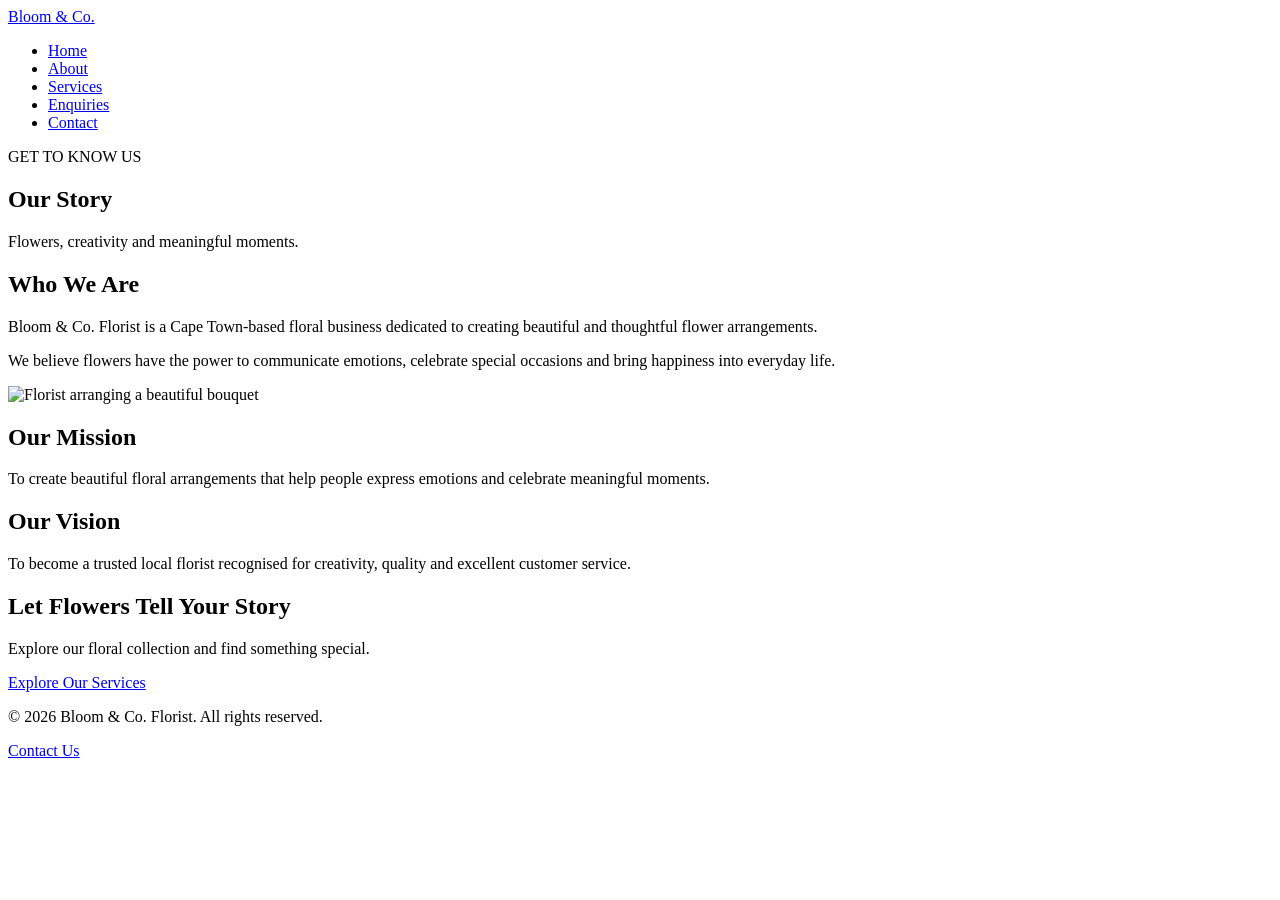
==== about.html @ 6400b096 "Created five HTML pages for Bloom and Co website" ====
<!DOCTYPE html>
<html lang="en">
<head>
    <meta charset="UTF-8">
    <meta name="viewport" content="width=device-width, initial-scale=1.0">
    <meta name="description" content="Learn about Bloom & Co. Florist, our story, mission and passion for beautiful floral arrangements in Cape Town.">

    <title>About Us | Bloom & Co. Florist</title>

    <link rel="stylesheet" href="css/style.css">
    <script src="js/script.js" defer></script>
</head>

<body>

    <header>
        <nav aria-label="Main navigation">
            <a href="index.html" class="logo">Bloom & Co.</a>

            <ul>
                <li><a href="index.html">Home</a></li>
                <li><a href="about.html" aria-current="page">About</a></li>
                <li><a href="services.html">Services</a></li>
                <li><a href="enquiry.html">Enquiries</a></li>
                <li><a href="contact.html">Contact</a></li>
            </ul>
        </nav>
    </header>

    <main>
        <section class="page-heading">
            <p class="eyebrow">GET TO KNOW US</p>
            <h1>Our Story</h1>
            <p>Flowers, creativity and meaningful moments.</p>
        </section>

        <section class="about-content">
            <div>
                <h2>Who We Are</h2>
                <p>
                    Bloom & Co. Florist is a Cape Town-based floral
                    business dedicated to creating beautiful and
                    thoughtful flower arrangements.
                </p>
                <p>
                    We believe flowers have the power to communicate
                    emotions, celebrate special occasions and bring
                    happiness into everyday life.
                </p>
            </div>

            <img src="images/florist.jpg"
                 alt="Florist arranging a beautiful bouquet"
                 loading="lazy">
        </section>

        <section class="mission-vision">
            <article>
                <h2>Our Mission</h2>
                <p>
                    To create beautiful floral arrangements that
                    help people express emotions and celebrate
                    meaningful moments.
                </p>
            </article>

            <article>
                <h2>Our Vision</h2>
                <p>
                    To become a trusted local florist recognised
                    for creativity, quality and excellent customer
                    service.
                </p>
            </article>
        </section>

        <section class="call-to-action">
            <h2>Let Flowers Tell Your Story</h2>
            <p>Explore our floral collection and find something special.</p>
            <a href="services.html" class="button">Explore Our Services</a>
        </section>
    </main>

    <footer>
        <p>&copy; 2026 Bloom & Co. Florist. All rights reserved.</p>
        <a href="contact.html">Contact Us</a>
    </footer>

</body>
</html>
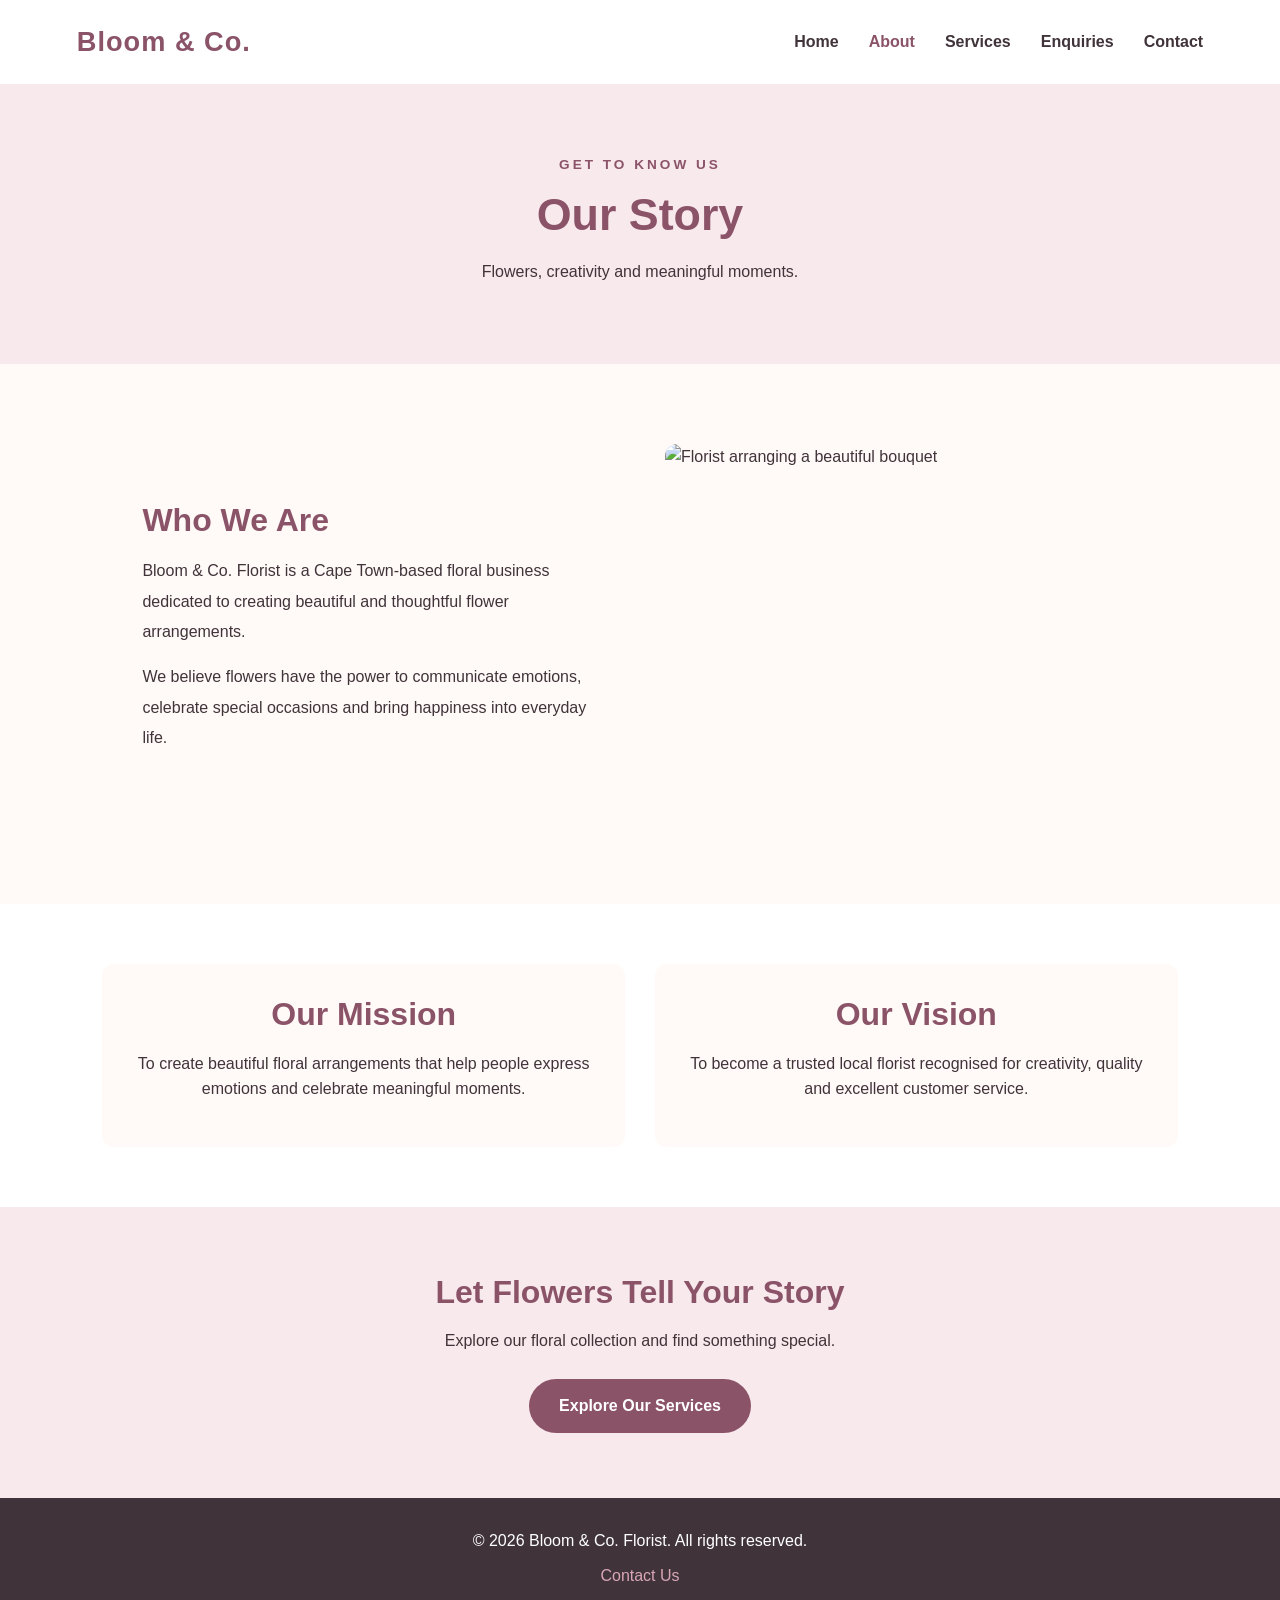
==== commit 2ec3ab39: "Implemented responsive CSS styling across all website pages" ====
--- a/about.html
+++ b/about.html
@@ -8,7 +8,7 @@
 
     <title>About Us | Bloom & Co. Florist</title>
 
-    <link rel="stylesheet" href="css/style.css">
+   <link rel="stylesheet" href="styles.css">
     <script src="js/script.js" defer></script>
 </head>
 
--- a/styles.css
+++ b/styles.css
@@ -0,0 +1,619 @@
+
+/* =================================
+   BLOOM & CO. - CSS RESET
+================================= */
+
+* {
+    margin: 0;
+    padding: 0;
+    box-sizing: border-box;
+}
+
+html {
+    scroll-behavior: smooth;
+}
+
+body {
+    min-height: 100vh;
+    line-height: 1.6;
+    font-family: Arial, sans-serif;
+}
+
+img {
+    max-width: 100%;
+    display: block;
+}
+
+a {
+    text-decoration: none;
+}
+
+ul {
+    list-style: none;
+}
+
+button,
+input,
+select,
+textarea {
+    font: inherit;
+}
+
+/* =================================
+   BLOOM & CO. - BASE STYLES
+================================= */
+
+:root {
+    --primary-color: #8b5368;
+    --secondary-color: #d9a6b5;
+    --accent-color: #a8b59a;
+    --background-color: #fffaf7;
+    --text-color: #40343a;
+    --white: #ffffff;
+}
+
+body {
+    background-color: var(--background-color);
+    color: var(--text-color);
+    font-family: Arial, sans-serif;
+    font-size: 16px;
+}
+
+h1,
+h2,
+h3,
+h4 {
+    color: var(--primary-color);
+    line-height: 1.3;
+    margin-bottom: 15px;
+}
+
+h1 {
+    font-size: 2.5rem;
+}
+
+h2 {
+    font-size: 2rem;
+}
+
+h3 {
+    font-size: 1.4rem;
+}
+
+p {
+    margin-bottom: 15px;
+}
+
+a {
+    color: var(--primary-color);
+    transition: color 0.3s ease;
+}
+
+a:hover {
+    color: var(--secondary-color);
+}
+
+
+/* =================================
+   BLOOM & CO. - NAVIGATION
+================================= */
+
+header {
+    background-color: var(--white);
+    padding: 20px 6%;
+    box-shadow: 0 2px 10px rgba(0, 0, 0, 0.06);
+}
+
+nav {
+    display: flex;
+    justify-content: space-between;
+    align-items: center;
+    max-width: 1200px;
+    margin: 0 auto;
+}
+
+.logo {
+    color: var(--primary-color);
+    font-size: 1.7rem;
+    font-weight: bold;
+    letter-spacing: 1px;
+}
+
+nav ul {
+    display: flex;
+    align-items: center;
+    gap: 30px;
+}
+
+nav ul a {
+    color: var(--text-color);
+    font-weight: 600;
+    transition: color 0.3s ease;
+}
+
+nav ul a:hover,
+nav ul a[aria-current="page"] {
+    color: var(--primary-color);
+}
+
+/* =================================
+   BLOOM & CO. - HERO SECTION
+================================= */
+
+.hero {
+    min-height: 550px;
+    display: flex;
+    align-items: center;
+    justify-content: center;
+    padding: 80px 8%;
+    text-align: center;
+    background: linear-gradient(
+        135deg,
+        #f8e9ed,
+        #fffaf7,
+        #e9eee4
+    );
+}
+
+.hero-content {
+    max-width: 750px;
+}
+
+.eyebrow {
+    color: var(--primary-color);
+    font-size: 0.85rem;
+    font-weight: bold;
+    letter-spacing: 3px;
+    margin-bottom: 20px;
+}
+
+.hero h1 {
+    font-size: clamp(2.2rem, 5vw, 3.8rem);
+    margin-bottom: 20px;
+}
+
+.hero p {
+    font-size: 1.1rem;
+    line-height: 1.8;
+    margin-bottom: 30px;
+}
+
+.button {
+    display: inline-block;
+    background-color: var(--primary-color);
+    color: var(--white);
+    padding: 14px 30px;
+    border-radius: 30px;
+    font-weight: bold;
+    transition: background-color 0.3s ease,
+                transform 0.3s ease;
+}
+
+.button:hover {
+    background-color: #693c4e;
+    color: var(--white);
+    transform: translateY(-3px);
+}
+
+
+/* =================================
+   BLOOM & CO. - WELCOME SECTION
+================================= */
+
+.welcome {
+    padding: 80px 8%;
+    text-align: center;
+    max-width: 1100px;
+    margin: 0 auto;
+}
+
+.welcome h2 {
+    font-size: 2.2rem;
+    margin-bottom: 20px;
+}
+
+.welcome p {
+    max-width: 750px;
+    margin: 0 auto 20px;
+    line-height: 1.8;
+    font-size: 1.05rem;
+}
+
+/* =================================
+   BLOOM & CO. - FEATURED FLOWERS
+================================= */
+
+.featured {
+    padding: 70px 8%;
+    background-color: var(--white);
+    text-align: center;
+}
+
+.featured h2 {
+    margin-bottom: 35px;
+}
+
+.featured-grid {
+    display: grid;
+    grid-template-columns: repeat(3, 1fr);
+    gap: 25px;
+    max-width: 1200px;
+    margin: 0 auto;
+}
+
+.flower-card {
+    background-color: var(--background-color);
+    padding: 25px;
+    border-radius: 12px;
+    box-shadow: 0 4px 15px rgba(0, 0, 0, 0.06);
+    transition: transform 0.3s ease,
+                box-shadow 0.3s ease;
+}
+
+.flower-card:hover {
+    transform: translateY(-6px);
+    box-shadow: 0 8px 22px rgba(0, 0, 0, 0.12);
+}
+
+.flower-card img {
+    width: 100%;
+    height: 230px;
+    object-fit: cover;
+    border-radius: 8px;
+    margin-bottom: 20px;
+}
+
+.flower-card h3 {
+    margin-bottom: 10px;
+}
+
+/* =================================
+   BLOOM & CO. - CALL TO ACTION
+================================= */
+
+.call-to-action {
+    padding: 65px 8%;
+    text-align: center;
+    background-color: #f8e9ed;
+}
+
+.call-to-action h2 {
+    margin-bottom: 15px;
+}
+
+.call-to-action p {
+    margin-bottom: 25px;
+}
+
+/* =================================
+   BLOOM & CO. - FOOTER
+================================= */
+
+footer {
+    background-color: var(--text-color);
+    color: var(--white);
+    text-align: center;
+    padding: 30px 8%;
+}
+
+footer p {
+    margin-bottom: 10px;
+}
+
+footer a {
+    color: var(--secondary-color);
+}
+
+footer a:hover {
+    color: var(--white);
+}
+
+/* =================================
+   BLOOM & CO. - PAGE HEADINGS
+================================= */
+
+.page-heading {
+    padding: 70px 8%;
+    text-align: center;
+    background-color: #f8e9ed;
+}
+
+.page-heading h1 {
+    font-size: 2.8rem;
+}
+
+.page-heading p {
+    margin-bottom: 10px;
+}
+
+/* =================================
+   BLOOM & CO. - ABOUT PAGE
+================================= */
+
+.about-content {
+    display: grid;
+    grid-template-columns: 1fr 1fr;
+    align-items: center;
+    gap: 50px;
+    padding: 80px 8%;
+    max-width: 1200px;
+    margin: 0 auto;
+}
+
+.about-content img {
+    width: 100%;
+    height: 380px;
+    object-fit: cover;
+    border-radius: 12px;
+}
+
+.about-content p {
+    line-height: 1.9;
+}
+
+.mission-vision {
+    display: grid;
+    grid-template-columns: repeat(2, 1fr);
+    gap: 30px;
+    padding: 60px 8%;
+    background-color: var(--white);
+}
+
+.mission-vision article {
+    padding: 30px;
+    background-color: var(--background-color);
+    border-radius: 12px;
+    text-align: center;
+}
+
+/* =================================
+   BLOOM & CO. - SERVICES PAGE
+================================= */
+
+.services-grid {
+    display: grid;
+    grid-template-columns: repeat(2, 1fr);
+    gap: 30px;
+    max-width: 1100px;
+    margin: 0 auto;
+    padding: 70px 8%;
+}
+
+.services-grid .flower-card {
+    text-align: center;
+}
+
+.services-grid .flower-card img {
+    height: 280px;
+}
+
+.services-grid .flower-card a {
+    display: inline-block;
+    margin-top: 10px;
+    font-weight: bold;
+    color: var(--primary-color);
+}
+
+.services-grid .flower-card a:hover {
+    color: var(--secondary-color);
+}
+
+/* =================================
+   BLOOM & CO. - ENQUIRY FORM
+================================= */
+
+.enquiry-section {
+    max-width: 750px;
+    margin: 60px auto;
+    padding: 40px;
+    background-color: var(--white);
+    border-radius: 15px;
+    box-shadow: 0 5px 20px rgba(0, 0, 0, 0.07);
+}
+
+.form-group {
+    display: flex;
+    flex-direction: column;
+    margin-bottom: 22px;
+}
+
+.form-group label {
+    font-weight: bold;
+    margin-bottom: 8px;
+    color: var(--primary-color);
+}
+
+.form-group input,
+.form-group select,
+.form-group textarea {
+    width: 100%;
+    padding: 13px;
+    border: 1px solid #d8c9ce;
+    border-radius: 7px;
+    background-color: var(--background-color);
+}
+
+.form-group textarea {
+    resize: vertical;
+    min-height: 130px;
+}
+
+.form-group input:focus,
+.form-group select:focus,
+.form-group textarea:focus {
+    outline: 2px solid var(--secondary-color);
+    border-color: var(--primary-color);
+}
+
+.enquiry-section button {
+    border: none;
+    cursor: pointer;
+}
+
+#formMessage {
+    margin-top: 15px;
+    font-weight: bold;
+}
+
+/* =================================
+   BLOOM & CO. - CONTACT PAGE
+================================= */
+
+.contact-content {
+    display: grid;
+    grid-template-columns: repeat(2, 1fr);
+    gap: 30px;
+    max-width: 1100px;
+    margin: 60px auto;
+    padding: 0 8%;
+}
+
+.contact-card {
+    padding: 35px;
+    background-color: var(--white);
+    border-radius: 12px;
+    box-shadow: 0 4px 15px rgba(0, 0, 0, 0.06);
+}
+
+.contact-card h2 {
+    margin-bottom: 25px;
+}
+
+.location {
+    padding: 15px 0;
+    border-bottom: 1px solid #eadde1;
+}
+
+.location:last-child {
+    border-bottom: none;
+}
+
+/* =================================
+   BLOOM & CO. - RESPONSIVE DESIGN
+================================= */
+
+/* TABLETS */
+@media screen and (max-width: 900px) {
+
+    nav {
+        flex-direction: column;
+        gap: 20px;
+    }
+
+    nav ul {
+        gap: 18px;
+        flex-wrap: wrap;
+        justify-content: center;
+    }
+
+    .featured-grid {
+        grid-template-columns: repeat(2, 1fr);
+    }
+
+    .about-content {
+        gap: 25px;
+    }
+
+}
+
+/* MOBILE PHONES */
+@media screen and (max-width: 600px) {
+
+    h1 {
+        font-size: 2rem;
+    }
+
+    h2 {
+        font-size: 1.6rem;
+    }
+
+    header {
+        padding: 20px 5%;
+    }
+
+    nav ul {
+        gap: 12px;
+    }
+
+    nav ul a {
+        font-size: 0.85rem;
+    }
+
+    .hero {
+        min-height: 430px;
+        padding: 60px 6%;
+    }
+
+    .featured-grid,
+    .services-grid,
+    .about-content,
+    .mission-vision,
+    .contact-content {
+        grid-template-columns: 1fr;
+    }
+
+    .featured,
+    .welcome {
+        padding: 50px 6%;
+    }
+
+    .page-heading {
+        padding: 50px 6%;
+    }
+
+    .enquiry-section {
+        margin: 30px 5%;
+        padding: 25px 18px;
+    }
+
+    .about-content img {
+        height: 280px;
+    }
+
+    .services-grid {
+        padding: 40px 6%;
+    }
+
+    .contact-content {
+        padding: 0 6%;
+        margin: 40px auto;
+    }
+
+}
+
+/* =================================
+   BLOOM & CO. - INTERACTION STATES
+================================= */
+
+/* Keyboard navigation */
+a:focus-visible,
+button:focus-visible {
+    outline: 3px solid var(--secondary-color);
+    outline-offset: 4px;
+}
+
+/* Navigation active state */
+nav ul a:active {
+    color: var(--secondary-color);
+}
+
+/* Button active state */
+.button:active {
+    transform: scale(0.97);
+}
+
+/* Form interaction */
+input:hover,
+select:hover,
+textarea:hover {
+    border-color: var(--primary-color);
+}
+
+/* Image interaction */
+.flower-card img {
+    transition: transform 0.3s ease;
+}
+
+.flower-card:hover img {
+    transform: scale(1.02);
+}
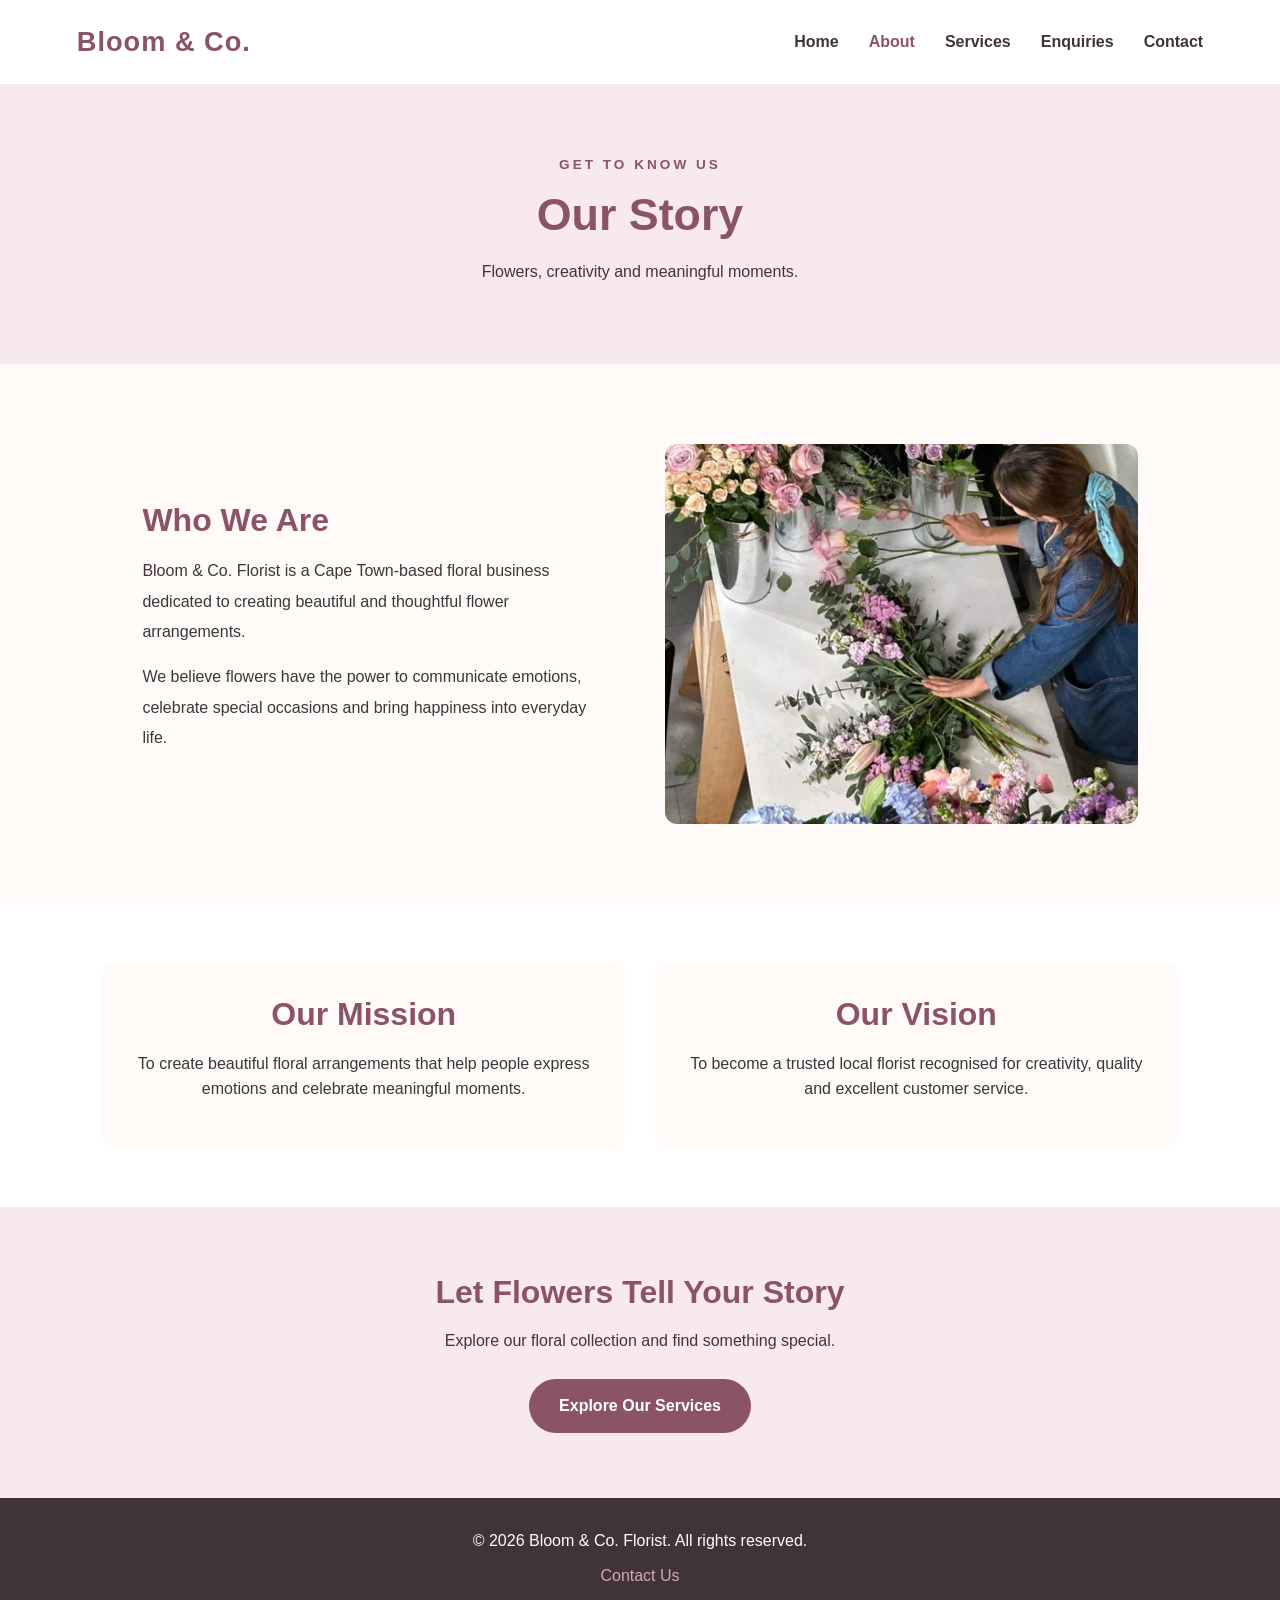
==== commit 2a7ca912: "Completed florist website functionality and SEO updates" ====
--- a/about.html
+++ b/about.html
@@ -5,6 +5,10 @@
     <meta charset="UTF-8">
     <meta name="viewport" content="width=device-width, initial-scale=1.0">
     <meta name="description" content="Learn about Bloom & Co. Florist, our story, mission and passion for beautiful floral arrangements in Cape Town.">
+    <meta property="og:title" content="About Us | Bloom & Co. Florist">
+<meta property="og:description" content="Discover the story, mission and passion behind Bloom & Co. Florist in Cape Town.">
+<meta property="og:type" content="website">
+<meta property="og:site_name" content="Bloom & Co. Florist">
 
     <title>About Us | Bloom & Co. Florist</title>
 
--- a/styles.css
+++ b/styles.css
@@ -617,3 +617,12 @@
 .flower-card:hover img {
     transform: scale(1.02);
 }
+.hero-image {
+    width: 100%;
+    max-width: 350px;
+    height: auto;
+    display: block;
+    margin: 30px auto;
+    border-radius: 15px;
+    object-fit: cover;
+}
